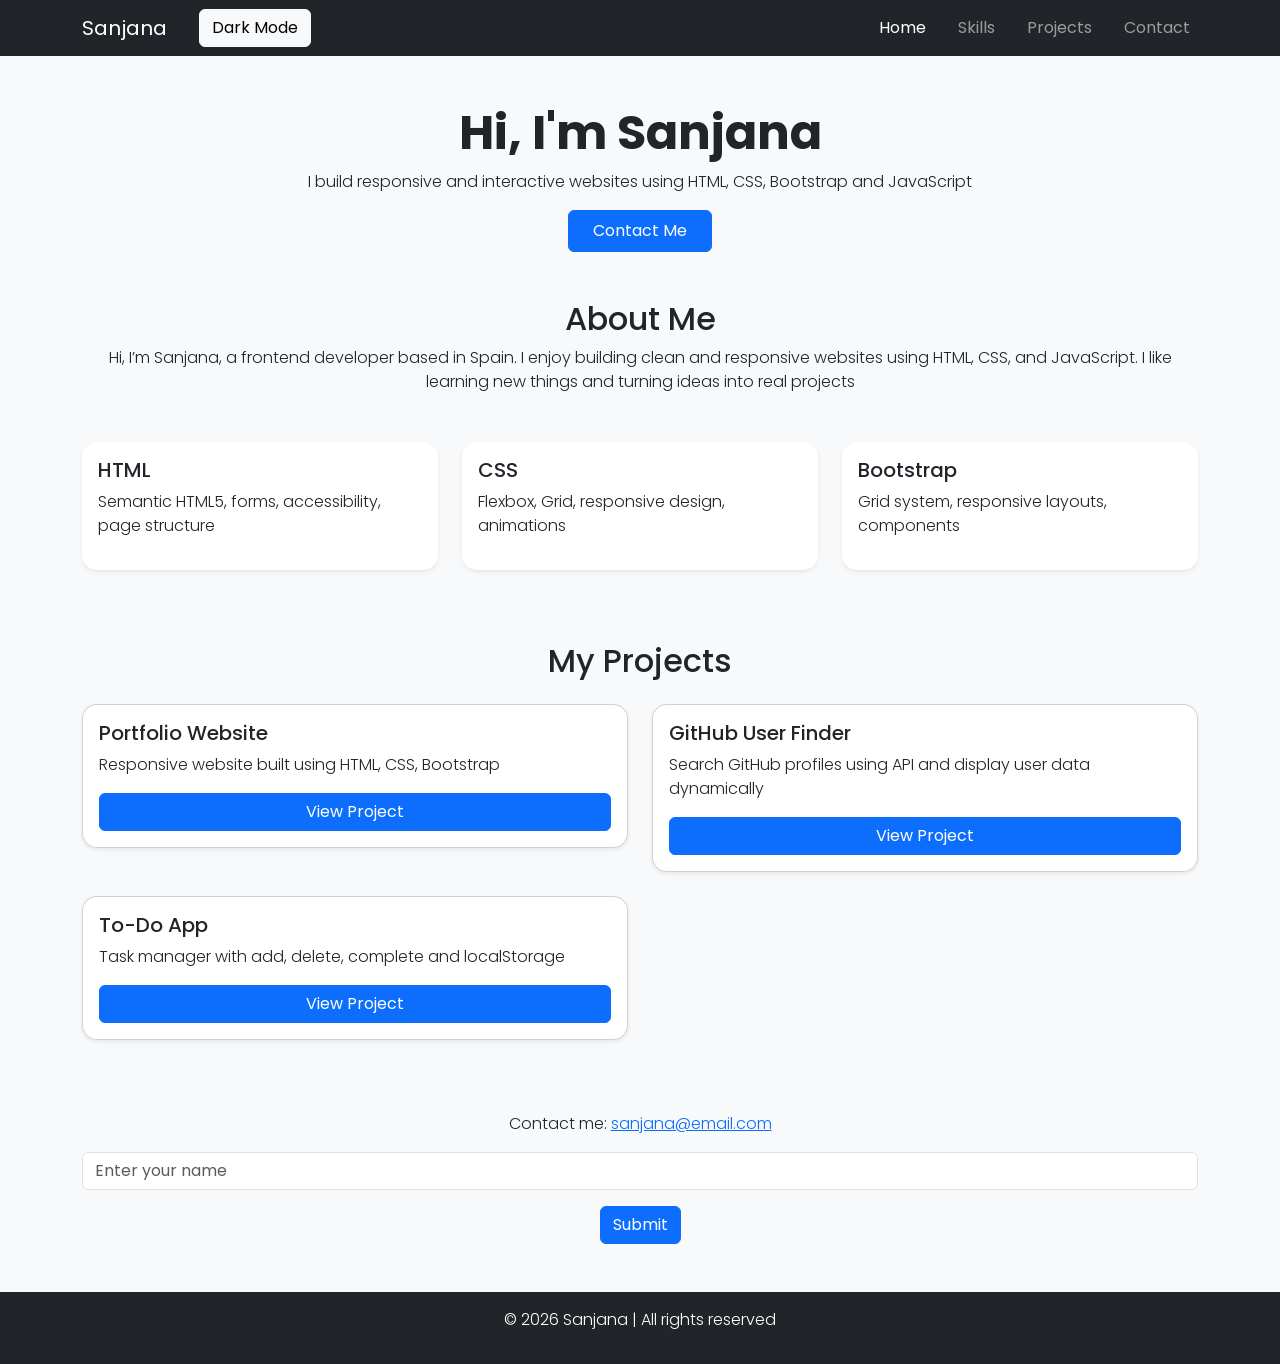
==== index.html @ 54acaaeb "Add files via upload" ====
<!DOCTYPE html>
<html lang="en">

<head>
  <meta charset="UTF-8">
  <meta name="viewport" content="width=device-width, initial-scale=1.0">
  <script src="https://cdn.jsdelivr.net/npm/bootstrap@5.3.0/dist/js/bootstrap.bundle.min.js"></script>
  <link href="https://cdn.jsdelivr.net/npm/bootstrap@5.3.0/dist/css/bootstrap.min.css" rel="stylesheet">
  <link href="https://fonts.googleapis.com/css2?family=Poppins:wght@300;400;600&display=swap" rel="stylesheet">
  <title>Sanjana Portfolio</title>
  <style>
    body {
      background-color: #f8f9fa;
      font-family: 'Poppins', sans-serif;
      transition: background-color 0.4s, color 0.4s;
    }

    html {
      scroll-behavior: smooth;
    }

    .dark {
      background-color: #121212;
      color: white;
    }

    h1 {
      font-weight: 600;
    }

    p {
      font-weight: 300;
    }

    .nav-link:hover {
      color: #0d6efd;
    }

    .card {
      border-radius: 15px;
      transition: 0.3s;
      cursor: pointer;
    }

    .card:hover {
      transform: translateY(-5px);
    }

    .dark .card:hover {
      background-color: #cec8c8;
    }
  </style>
</head>

<body>

  <!-- NAVBAR -->
  <nav class="navbar navbar-expand-lg navbar-dark bg-dark">
    <div class="container">

      <a class="navbar-brand" href="#">Sanjana</a>

      <button id="darkBtn" class="btn btn-light ms-3">Dark Mode</button>

      <button class="navbar-toggler" type="button" data-bs-toggle="collapse" data-bs-target="#menu">
        <span class="navbar-toggler-icon"></span>
      </button>

      <div class="collapse navbar-collapse" id="menu">
        <ul class="navbar-nav ms-auto gap-3">
          <li class="nav-item"><a class="nav-link active" href="#home">Home</a></li>
          <li class="nav-item"><a class="nav-link" href="#skills">Skills</a></li>
          <li class="nav-item"><a class="nav-link" href="#projects">Projects</a></li>
          <li class="nav-item"><a class="nav-link" href="#contact">Contact</a></li>
        </ul>
      </div>

    </div>
  </nav>

  <!-- HERO -->
  <div id="home" class="container text-center mt-5 mb-5">
    <h1 class="fw-bold display-5">Hi, I'm Sanjana</h1>
    <p>I build responsive and interactive websites using HTML, CSS, Bootstrap and JavaScript</p>
    <button class="btn btn-primary px-4 py-2">Contact Me</button>
  </div>


  <div id="about" class="container mt-5 mb-5 text-center">
    <h2>About Me</h2>
    <p>
      Hi, I’m Sanjana, a frontend developer based in Spain.
      I enjoy building clean and responsive websites using HTML, CSS, and JavaScript.
      I like learning new things and turning ideas into real projects
    </p>
  </div>

  <!-- SKILLS -->
  <div id="skills" class="container mt-5 mb-5">
    <div class="row">

      <div class="col-12 col-md-4 mb-4">
        <div class="card shadow-sm border-0 p-3">
          <h5>HTML</h5>
          <p>Semantic HTML5, forms, accessibility, page structure</p>
        </div>
      </div>

      <div class="col-12 col-md-4 mb-4">
        <div class="card shadow-sm border-0 p-3">
          <h5>CSS</h5>
          <p>Flexbox, Grid, responsive design, animations</p>
        </div>
      </div>

      <div class="col-12 col-md-4 mb-4">
        <div class="card shadow-sm border-0 p-3">
          <h5>Bootstrap</h5>
          <p>Grid system, responsive layouts, components</p>
        </div>
      </div>

    </div>
  </div>

<!-- PROJECTS -->
<div id="projects" class="container mt-5 mb-5">
  <h2 class="text-center mb-4">My Projects</h2>

  <div class="row">

    <!-- Portfolio Website -->
    <div class="col-12 col-md-6 mb-4">
      <div class="card p-3 shadow-sm">
        <h5>Portfolio Website</h5>
        <p>Responsive website built using HTML, CSS, Bootstrap</p>

        <a href="#home" class="btn btn-primary">
          View Project
        </a>
      </div>
    </div>

    <!-- GitHub Finder -->
    <div class="col-12 col-md-6 mb-4">
      <div class="card p-3 shadow-sm">
        <h5>GitHub User Finder</h5>
        <p>Search GitHub profiles using API and display user data dynamically</p>

        <a href="github-user-app/index.html" target="_blank" class="btn btn-primary">
          View Project
        </a>
      </div>
    </div>

    <!-- To-Do App -->
    <div class="col-12 col-md-6 mb-4">
      <div class="card p-3 shadow-sm">
        <h5>To-Do App</h5>
        <p>Task manager with add, delete, complete and localStorage</p>

        <a href="todo-app/index.html" target="_blank" class="btn btn-primary">
          View Project
        </a>
      </div>
    </div>

  </div>
</div>

  <!-- CONTACT -->
  <div id="contact" class="container text-center mt-5 mb-5">
    <p>Contact me: <a href="mailto:your@email.com">sanjana@email.com</a></p>

    <input type="text" id="nameInput" placeholder="Enter your name" class="form-control mb-3">
    <button id="submitBtn" class="btn btn-primary">Submit</button>

    <p id="output"></p>
  </div>

  <!-- FOOTER -->
  <div class="bg-dark text-white text-center p-3">
    <p>© 2026 Sanjana | All rights reserved</p>
  </div>

  <!-- JS -->
  <script>
    const darkBtn = document.querySelector("#darkBtn");

    darkBtn.addEventListener("click", function () {
      document.body.classList.toggle("dark");

      if (document.body.classList.contains("dark")) {
        darkBtn.textContent = "Light Mode";
      } else {
        darkBtn.textContent = "Dark Mode";
      }
    });

    const nameInput = document.querySelector("#nameInput");
    const submitBtn = document.querySelector("#submitBtn");
    const output = document.querySelector("#output");

    submitBtn.addEventListener("click", function () {
      const name = nameInput.value.trim();

      if (name === "") {
        output.textContent = "Please enter your name";
      } else {
        output.textContent = "Hello " + name;
      }

      nameInput.value = "";
      nameInput.focus();
    });
  </script>


</body>

</html>
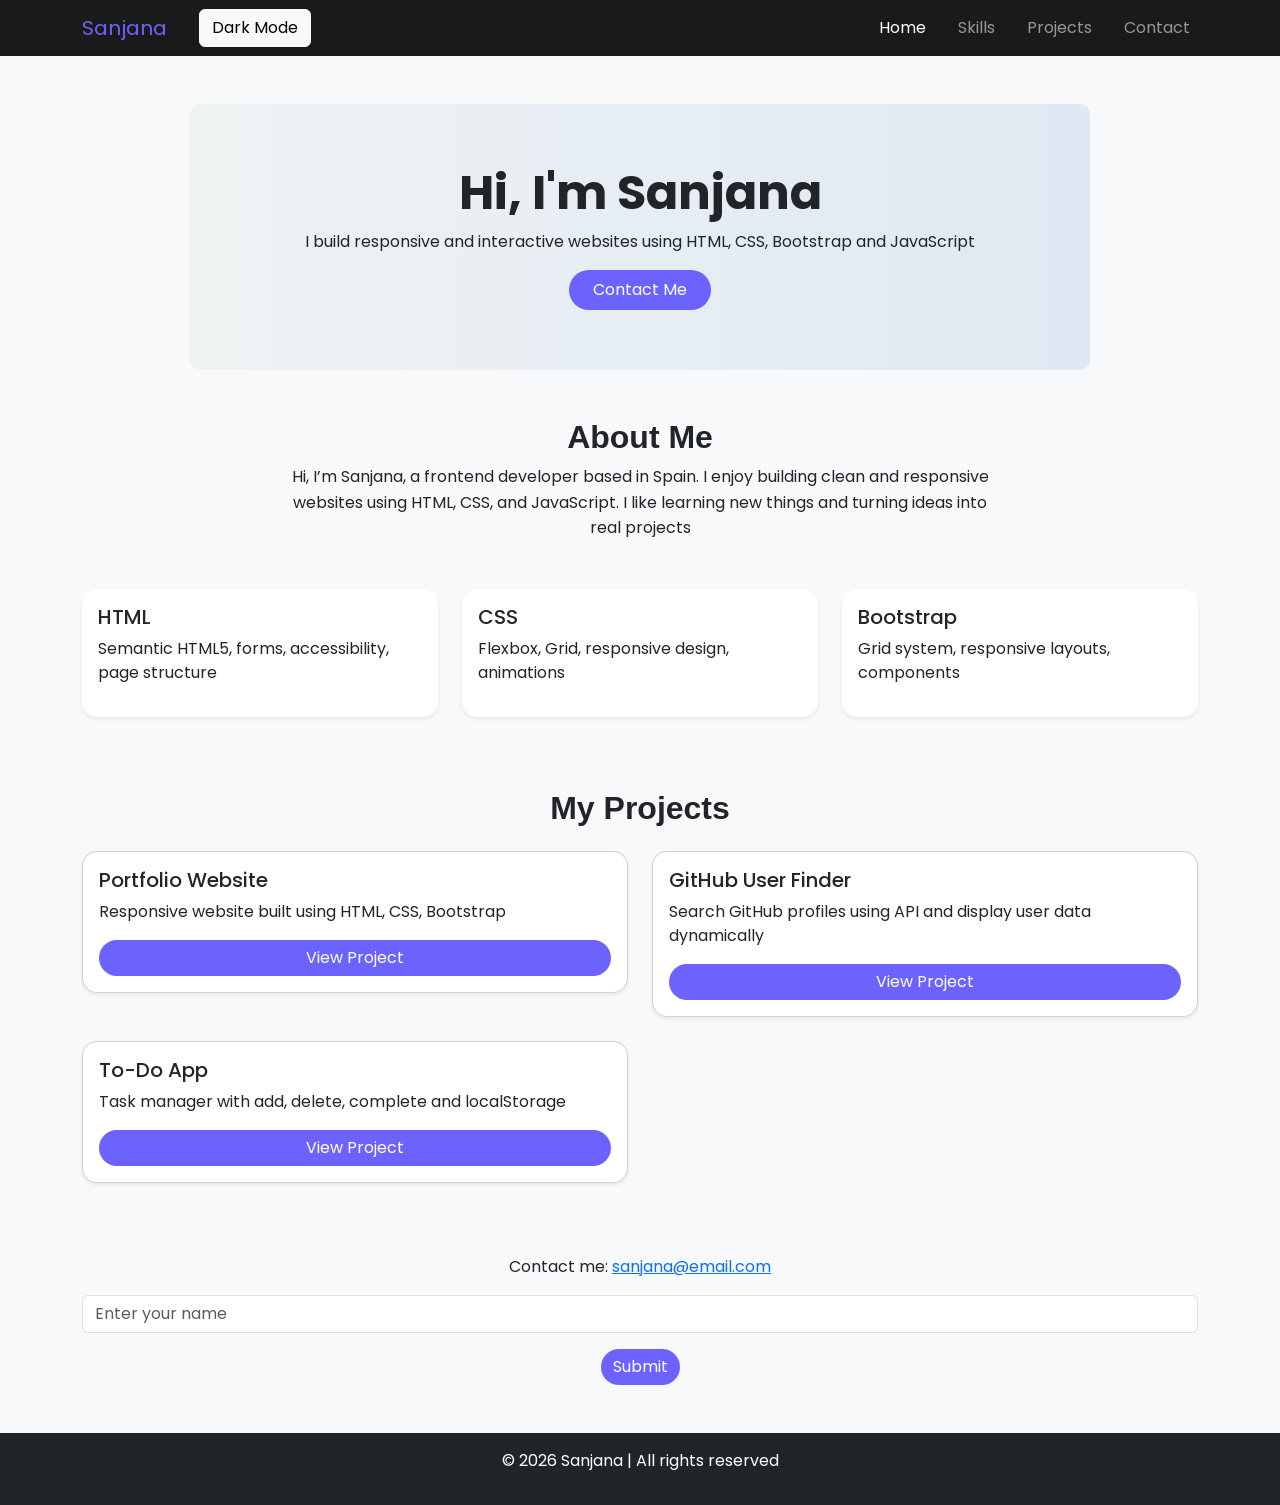
==== commit 65c0c2d8: "Add files via upload Updated design and dark mode" ====
--- a/index.html
+++ b/index.html
@@ -8,48 +8,118 @@
   <link href="https://cdn.jsdelivr.net/npm/bootstrap@5.3.0/dist/css/bootstrap.min.css" rel="stylesheet">
   <link href="https://fonts.googleapis.com/css2?family=Poppins:wght@300;400;600&display=swap" rel="stylesheet">
   <title>Sanjana Portfolio</title>
-  <style>
-    body {
-      background-color: #f8f9fa;
-      font-family: 'Poppins', sans-serif;
-      transition: background-color 0.4s, color 0.4s;
-    }
-
-    html {
-      scroll-behavior: smooth;
-    }
-
-    .dark {
-      background-color: #121212;
-      color: white;
-    }
-
-    h1 {
-      font-weight: 600;
-    }
-
-    p {
-      font-weight: 300;
-    }
-
-    .nav-link:hover {
-      color: #0d6efd;
-    }
-
-    .card {
-      border-radius: 15px;
-      transition: 0.3s;
-      cursor: pointer;
-    }
-
-    .card:hover {
-      transform: translateY(-5px);
-    }
-
-    .dark .card:hover {
-      background-color: #cec8c8;
-    }
-  </style>
+<style>
+  body {
+    background-color: #f8f9fa;
+    font-family: 'Poppins', sans-serif;
+    transition: background-color 0.4s, color 0.4s;
+  }
+
+  html {
+    scroll-behavior: smooth;
+  }
+
+  /* DARK MODE BASE */
+  .dark {
+    background-color: #121212;
+    color: white;
+  }
+
+  h1, h2 {
+    font-weight: 600;
+  }
+
+  p {
+    font-weight: 400;
+  }
+
+  .nav-link:hover {
+    color: #0d6efd;
+  }
+
+  :root {
+    --main-color: #6c63ff;
+  }
+
+  .navbar {
+    background-color: #1a1a1a !important;
+  }
+
+  .navbar-brand {
+    color: var(--main-color) !important;
+  }
+
+  /* HERO SECTION */
+  #home {
+    background: linear-gradient(to right, #eef2f3, #dfe9f3);
+    padding: 60px 20px;
+    border-radius: 10px;
+    max-width: 900px;
+    margin: auto;
+  }
+
+  /* DARK HERO */
+  .dark #home {
+    background: linear-gradient(to right, #1e1e1e, #2c2c2c);
+    color: white;
+  }
+
+  /* TEXT HIERARCHY FIX */
+  .dark #home h1 {
+    color: #ffffff; /* strong */
+  }
+
+  .dark #home p {
+    color: #bbbbbb; /* softer */
+  }
+
+  /* ABOUT TEXT FIX */
+  #about p {
+    max-width: 700px;
+    margin: auto;
+    line-height: 1.6;
+  }
+
+  .dark #about p {
+    color: #b5b5b5; /* softer text */
+  }
+
+  /* CARDS */
+  .card {
+    border-radius: 15px;
+    transition: 0.3s;
+    cursor: pointer;
+  }
+
+  .card:hover {
+    transform: translateY(-5px);
+  }
+
+  /* DARK CARDS */
+  .dark .card {
+    background-color: #1f1f1f;
+    color: white;
+  }
+
+  .dark .card:hover {
+    background-color: #2a2a2a;
+  }
+
+  /* BUTTON */
+  .btn-primary {
+    background-color: var(--main-color);
+    border: none;
+    border-radius: 30px;
+    transition: 0.3s;
+    color: white;
+  }
+
+  .btn-primary:hover {
+    transform: scale(1.05);
+    background-color: #574fd6;
+    box-shadow: 0 0 8px rgba(108, 99, 255, 0.4);
+  }
+</style>
 </head>
 
 <body>
@@ -123,50 +193,50 @@
     </div>
   </div>
 
-<!-- PROJECTS -->
-<div id="projects" class="container mt-5 mb-5">
-  <h2 class="text-center mb-4">My Projects</h2>
-
-  <div class="row">
-
-    <!-- Portfolio Website -->
-    <div class="col-12 col-md-6 mb-4">
-      <div class="card p-3 shadow-sm">
-        <h5>Portfolio Website</h5>
-        <p>Responsive website built using HTML, CSS, Bootstrap</p>
-
-        <a href="#home" class="btn btn-primary">
-          View Project
-        </a>
-      </div>
+  <!-- PROJECTS -->
+  <div id="projects" class="container mt-5 mb-5">
+    <h2 class="text-center mb-4">My Projects</h2>
+
+    <div class="row">
+
+      <!-- Portfolio Website -->
+      <div class="col-12 col-md-6 mb-4">
+        <div class="card p-3 shadow-sm">
+          <h5>Portfolio Website</h5>
+          <p>Responsive website built using HTML, CSS, Bootstrap</p>
+
+          <a href="#home" class="btn btn-primary">
+            View Project
+          </a>
+        </div>
+      </div>
+
+      <!-- GitHub Finder -->
+      <div class="col-12 col-md-6 mb-4">
+        <div class="card p-3 shadow-sm">
+          <h5>GitHub User Finder</h5>
+          <p>Search GitHub profiles using API and display user data dynamically</p>
+
+          <a href="github-user-app/index.html" target="_blank" class="btn btn-primary">
+            View Project
+          </a>
+        </div>
+      </div>
+
+      <!-- To-Do App -->
+      <div class="col-12 col-md-6 mb-4">
+        <div class="card p-3 shadow-sm">
+          <h5>To-Do App</h5>
+          <p>Task manager with add, delete, complete and localStorage</p>
+
+          <a href="todo-app/index.html" target="_blank" class="btn btn-primary">
+            View Project
+          </a>
+        </div>
+      </div>
+
     </div>
-
-    <!-- GitHub Finder -->
-    <div class="col-12 col-md-6 mb-4">
-      <div class="card p-3 shadow-sm">
-        <h5>GitHub User Finder</h5>
-        <p>Search GitHub profiles using API and display user data dynamically</p>
-
-        <a href="github-user-app/index.html" target="_blank" class="btn btn-primary">
-          View Project
-        </a>
-      </div>
-    </div>
-
-    <!-- To-Do App -->
-    <div class="col-12 col-md-6 mb-4">
-      <div class="card p-3 shadow-sm">
-        <h5>To-Do App</h5>
-        <p>Task manager with add, delete, complete and localStorage</p>
-
-        <a href="todo-app/index.html" target="_blank" class="btn btn-primary">
-          View Project
-        </a>
-      </div>
-    </div>
-
-  </div>
-</div>
+  </div>
 
   <!-- CONTACT -->
   <div id="contact" class="container text-center mt-5 mb-5">
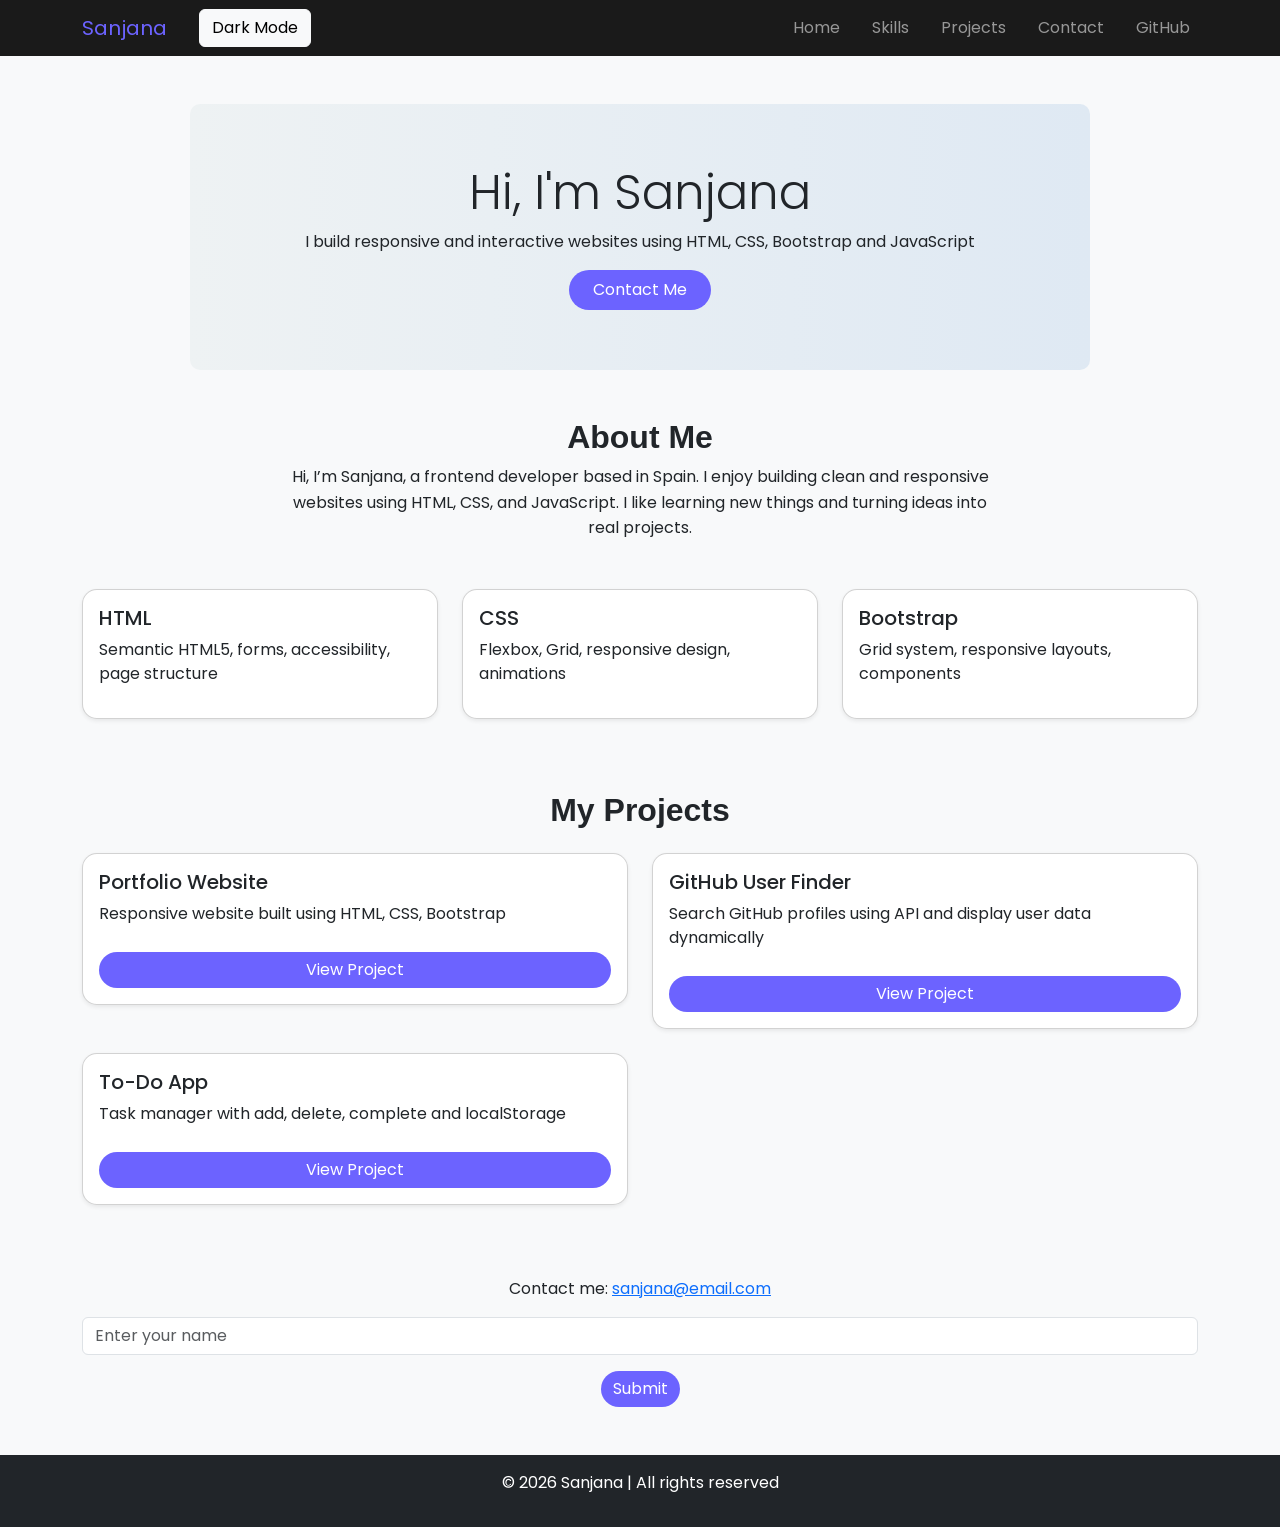
==== commit bcd6f8f2: "Update index.html" ====
--- a/index.html
+++ b/index.html
@@ -4,128 +4,134 @@
 <head>
   <meta charset="UTF-8">
   <meta name="viewport" content="width=device-width, initial-scale=1.0">
+
   <script src="https://cdn.jsdelivr.net/npm/bootstrap@5.3.0/dist/js/bootstrap.bundle.min.js"></script>
   <link href="https://cdn.jsdelivr.net/npm/bootstrap@5.3.0/dist/css/bootstrap.min.css" rel="stylesheet">
+
   <link href="https://fonts.googleapis.com/css2?family=Poppins:wght@300;400;600&display=swap" rel="stylesheet">
+
   <title>Sanjana Portfolio</title>
-<style>
-  body {
-    background-color: #f8f9fa;
-    font-family: 'Poppins', sans-serif;
-    transition: background-color 0.4s, color 0.4s;
-  }
-
-  html {
-    scroll-behavior: smooth;
-  }
-
-  /* DARK MODE BASE */
-  .dark {
-    background-color: #121212;
-    color: white;
-  }
-
-  h1, h2 {
-    font-weight: 600;
-  }
-
-  p {
-    font-weight: 400;
-  }
-
-  .nav-link:hover {
-    color: #0d6efd;
-  }
-
-  :root {
-    --main-color: #6c63ff;
-  }
-
-  .navbar {
-    background-color: #1a1a1a !important;
-  }
-
-  .navbar-brand {
-    color: var(--main-color) !important;
-  }
-
-  /* HERO SECTION */
-  #home {
-    background: linear-gradient(to right, #eef2f3, #dfe9f3);
-    padding: 60px 20px;
-    border-radius: 10px;
-    max-width: 900px;
-    margin: auto;
-  }
-
-  /* DARK HERO */
-  .dark #home {
-    background: linear-gradient(to right, #1e1e1e, #2c2c2c);
-    color: white;
-  }
-
-  /* TEXT HIERARCHY FIX */
-  .dark #home h1 {
-    color: #ffffff; /* strong */
-  }
-
-  .dark #home p {
-    color: #bbbbbb; /* softer */
-  }
-
-  /* ABOUT TEXT FIX */
-  #about p {
-    max-width: 700px;
-    margin: auto;
-    line-height: 1.6;
-  }
-
-  .dark #about p {
-    color: #b5b5b5; /* softer text */
-  }
-
-  /* CARDS */
-  .card {
-    border-radius: 15px;
-    transition: 0.3s;
-    cursor: pointer;
-  }
-
-  .card:hover {
-    transform: translateY(-5px);
-  }
-
-  /* DARK CARDS */
-  .dark .card {
-    background-color: #1f1f1f;
-    color: white;
-  }
-
-  .dark .card:hover {
-    background-color: #2a2a2a;
-  }
-
-  /* BUTTON */
-  .btn-primary {
-    background-color: var(--main-color);
-    border: none;
-    border-radius: 30px;
-    transition: 0.3s;
-    color: white;
-  }
-
-  .btn-primary:hover {
-    transform: scale(1.05);
-    background-color: #574fd6;
-    box-shadow: 0 0 8px rgba(108, 99, 255, 0.4);
-  }
-</style>
+
+  <style>
+    body {
+      background-color: #f8f9fa;
+      font-family: 'Poppins', sans-serif;
+      transition: background-color 0.4s, color 0.4s;
+    }
+
+    html {
+      scroll-behavior: smooth;
+    }
+
+    .dark {
+      background-color: #121212;
+      color: white;
+    }
+
+    h1,
+    h2 {
+      font-weight: 600;
+    }
+
+    p {
+      font-weight: 400;
+    }
+
+    :root {
+      --main-color: #6c63ff;
+    }
+
+    .navbar {
+      background-color: #1a1a1a !important;
+    }
+
+    .navbar-brand {
+      color: var(--main-color) !important;
+    }
+
+    .nav-link {
+      transition: 0.3s;
+    }
+
+    .nav-link:hover {
+      color: var(--main-color) !important;
+    }
+
+    #home {
+      background: linear-gradient(to right, #eef2f3, #dfe9f3);
+      padding: 60px 20px;
+      border-radius: 10px;
+      max-width: 900px;
+      margin: auto;
+    }
+
+    .dark #home {
+      background: linear-gradient(to right, #1e1e1e, #2c2c2c);
+    }
+
+    .dark #home h1 {
+      color: white;
+    }
+
+    .dark #home p {
+      color: #bbb;
+    }
+
+    #about p {
+      max-width: 700px;
+      margin: auto;
+      line-height: 1.6;
+    }
+
+    .dark #about p {
+      color: #b5b5b5;
+    }
+
+    .card {
+      border-radius: 15px;
+      transition: 0.3s;
+      cursor: pointer;
+    }
+
+    .card:hover {
+      transform: translateY(-5px);
+    }
+
+    .dark .card {
+      background-color: #1f1f1f;
+      color: white;
+    }
+
+    .dark .card:hover {
+      background-color: #2a2a2a;
+    }
+
+    .card a {
+      margin-top: 10px;
+    }
+
+    .btn-primary {
+      background-color: var(--main-color);
+      border: none;
+      border-radius: 30px;
+      transition: 0.3s;
+    }
+
+    .btn-primary:hover {
+      transform: scale(1.05);
+      background-color: #574fd6;
+    }
+
+    section {
+      margin-top: 60px;
+    }
+  </style>
 </head>
 
 <body>
 
   <!-- NAVBAR -->
-  <nav class="navbar navbar-expand-lg navbar-dark bg-dark">
+  <nav class="navbar navbar-expand-lg navbar-dark">
     <div class="container">
 
       <a class="navbar-brand" href="#">Sanjana</a>
@@ -138,10 +144,19 @@
 
       <div class="collapse navbar-collapse" id="menu">
         <ul class="navbar-nav ms-auto gap-3">
-          <li class="nav-item"><a class="nav-link active" href="#home">Home</a></li>
+
+          <li class="nav-item"><a class="nav-link" href="#home">Home</a></li>
           <li class="nav-item"><a class="nav-link" href="#skills">Skills</a></li>
           <li class="nav-item"><a class="nav-link" href="#projects">Projects</a></li>
           <li class="nav-item"><a class="nav-link" href="#contact">Contact</a></li>
+
+          <!-- GitHub link added -->
+          <li class="nav-item">
+            <a class="nav-link" href="https://github.com/sunjanaazkumari-max" target="_blank">
+              GitHub
+            </a>
+          </li>
+
         </ul>
       </div>
 
@@ -150,18 +165,20 @@
 
   <!-- HERO -->
   <div id="home" class="container text-center mt-5 mb-5">
-    <h1 class="fw-bold display-5">Hi, I'm Sanjana</h1>
+    <h1 class="display-5">Hi, I'm Sanjana</h1>
     <p>I build responsive and interactive websites using HTML, CSS, Bootstrap and JavaScript</p>
-    <button class="btn btn-primary px-4 py-2">Contact Me</button>
-  </div>
-
-
-  <div id="about" class="container mt-5 mb-5 text-center">
+
+    <!-- FIXED BUTTON -->
+    <a href="#contact" class="btn btn-primary px-4 py-2">Contact Me</a>
+  </div>
+
+  <!-- ABOUT -->
+  <div id="about" class="container text-center mt-5 mb-5">
     <h2>About Me</h2>
     <p>
       Hi, I’m Sanjana, a frontend developer based in Spain.
       I enjoy building clean and responsive websites using HTML, CSS, and JavaScript.
-      I like learning new things and turning ideas into real projects
+      I like learning new things and turning ideas into real projects.
     </p>
   </div>
 
@@ -169,22 +186,22 @@
   <div id="skills" class="container mt-5 mb-5">
     <div class="row">
 
-      <div class="col-12 col-md-4 mb-4">
-        <div class="card shadow-sm border-0 p-3">
+      <div class="col-md-4 mb-4">
+        <div class="card p-3 shadow-sm">
           <h5>HTML</h5>
           <p>Semantic HTML5, forms, accessibility, page structure</p>
         </div>
       </div>
 
-      <div class="col-12 col-md-4 mb-4">
-        <div class="card shadow-sm border-0 p-3">
+      <div class="col-md-4 mb-4">
+        <div class="card p-3 shadow-sm">
           <h5>CSS</h5>
           <p>Flexbox, Grid, responsive design, animations</p>
         </div>
       </div>
 
-      <div class="col-12 col-md-4 mb-4">
-        <div class="card shadow-sm border-0 p-3">
+      <div class="col-md-4 mb-4">
+        <div class="card p-3 shadow-sm">
           <h5>Bootstrap</h5>
           <p>Grid system, responsive layouts, components</p>
         </div>
@@ -199,39 +216,27 @@
 
     <div class="row">
 
-      <!-- Portfolio Website -->
-      <div class="col-12 col-md-6 mb-4">
+      <div class="col-md-6 mb-4">
         <div class="card p-3 shadow-sm">
           <h5>Portfolio Website</h5>
           <p>Responsive website built using HTML, CSS, Bootstrap</p>
-
-          <a href="#home" class="btn btn-primary">
-            View Project
-          </a>
-        </div>
-      </div>
-
-      <!-- GitHub Finder -->
-      <div class="col-12 col-md-6 mb-4">
+          <a href="#home" class="btn btn-primary">View Project</a>
+        </div>
+      </div>
+
+      <div class="col-md-6 mb-4">
         <div class="card p-3 shadow-sm">
           <h5>GitHub User Finder</h5>
           <p>Search GitHub profiles using API and display user data dynamically</p>
-
-          <a href="github-user-app/index.html" target="_blank" class="btn btn-primary">
-            View Project
-          </a>
-        </div>
-      </div>
-
-      <!-- To-Do App -->
-      <div class="col-12 col-md-6 mb-4">
+          <a href="github-user-app/index.html" target="_blank" class="btn btn-primary">View Project</a>
+        </div>
+      </div>
+
+      <div class="col-md-6 mb-4">
         <div class="card p-3 shadow-sm">
           <h5>To-Do App</h5>
           <p>Task manager with add, delete, complete and localStorage</p>
-
-          <a href="todo-app/index.html" target="_blank" class="btn btn-primary">
-            View Project
-          </a>
+          <a href="todo-app/index.html" target="_blank" class="btn btn-primary">View Project</a>
         </div>
       </div>
 
@@ -240,7 +245,7 @@
 
   <!-- CONTACT -->
   <div id="contact" class="container text-center mt-5 mb-5">
-    <p>Contact me: <a href="mailto:your@email.com">sanjana@email.com</a></p>
+    <p>Contact me: <a href="mailto:sanjana@email.com">sanjana@email.com</a></p>
 
     <input type="text" id="nameInput" placeholder="Enter your name" class="form-control mb-3">
     <button id="submitBtn" class="btn btn-primary">Submit</button>
@@ -285,7 +290,6 @@
     });
   </script>
 
-
 </body>
 
-</html>+</html>
